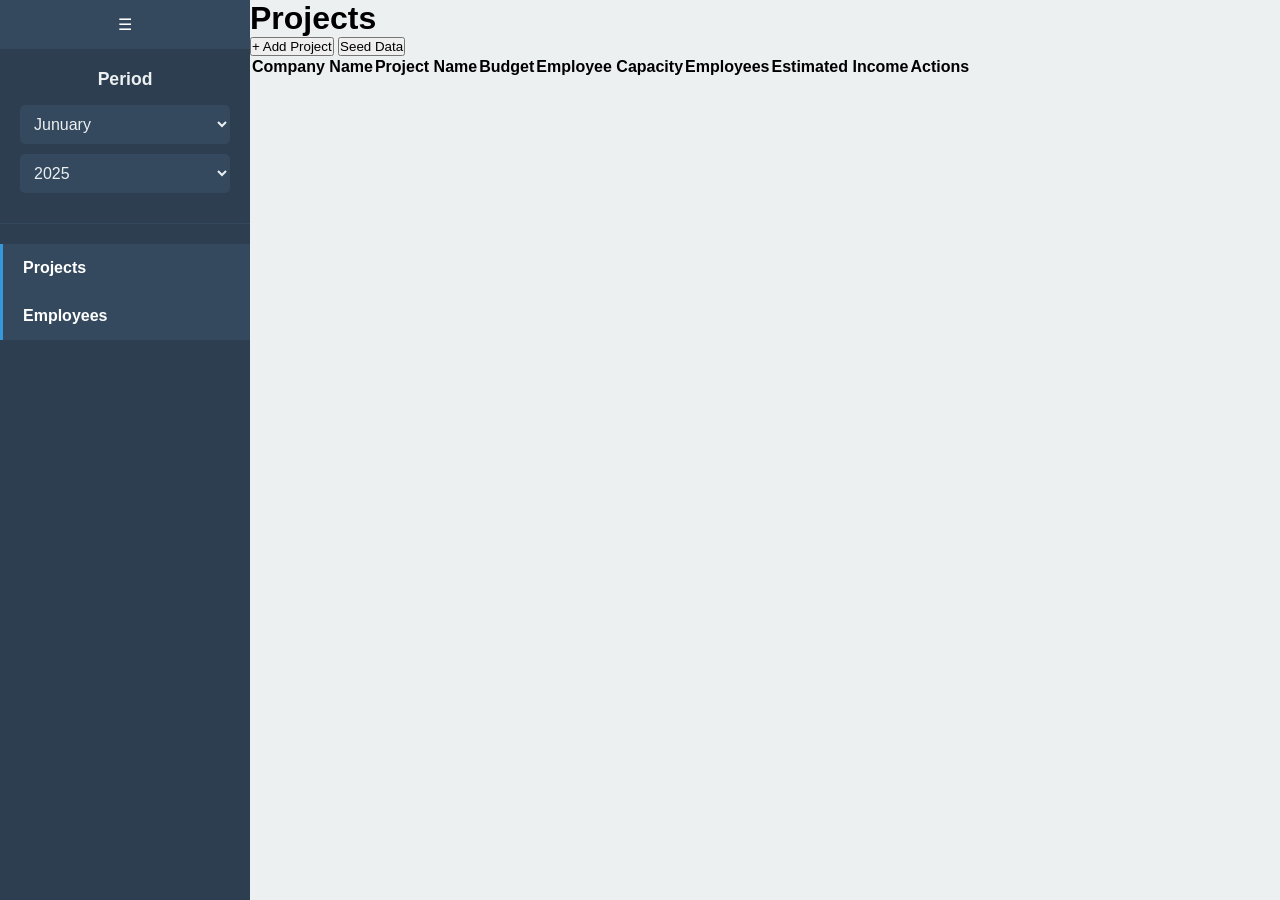
==== index.html @ abb4de2f "feat:add side-bar" ====
<!doctype html>
<html lang="en">
  <head>
    <meta charset="UTF-8" />
    <meta name="viewport" content="width=device-width, initial-scale=1.0" />
    <link rel="stylesheet" href="./style.css" />
    <title>Dashboard</title>
  </head>
  <body>
    <div class="wrapper">
      <aside class="side-bar">
        <button class="burger-btn">☰</button>
        <div class="period-selector">
          <h3>Period</h3>
          <select id="month-select" class="select">
            <option value="1">Junuary</option>
            <option value="2">February</option>
            <option value="3">March</option>
            <option value="4">April</option>
            <option value="5">May</option>
            <option value="6">June</option>
            <option value="7">July</option>
            <option value="8">August</option>
            <option value="9">September</option>
            <option value="10">October</option>
            <option value="11">November</option>
            <option value="12">December</option>
          </select>
          <select id="year-select" class="select">
            <option value="2025">2025</option>
            <option value="2026">2026</option>
            <option value="2027">2027</option>
          </select>
        </div>
        <nav class="nav-list">
          <a href="#" class="nav-item active">Projects</a>
          <a href="#" class="nav-item">Employees</a>
        </nav>
      </aside>
      <main class="main-section">
        <div class="projects">
          <h1>Projects</h1>
          <div class="project-btn">
            <button class="add-btn">+ Add Project</button>
            <button class="add-btn">Seed Data</button>
          </div>
        </div>
        <table>
          <thead>
            <tr>
              <th>Company Name</th>
              <th>Project Name</th>
              <th>Budget</th>
              <th>Employee Capacity</th>
              <th>Employees</th>
              <th>Estimated Income</th>
              <th>Actions</th>
            </tr>
          </thead>
        </table>
      </main>
    </div>
  </body>
</html>
---- style.css ----
* {
  box-sizing: border-box;
  padding: 0;
  margin: 0;
}
html {
  font-family: 'Montserrat', sans-serif;
  scroll-behavior: smooth;
}
body {
  display: flex;
  min-height: 100vh;
  width: 100%;
  overflow: visible;
  background-color: #ecf0f1;
}
.wrapper {
  display: flex;
  min-height: 100vh;
  width: 100%;
}
.side-bar {
  display: flex;
  flex-direction: column;
  float: left;
  width: 250px;
  height: 100%;
  background-color: #2c3e50;
  color: #fff;
}
.burger-btn {
  background-color: #34495e;
  color: #fff;
  border: none;
  padding: 15px;
  cursor: pointer;
  text-align: center;
  margin: 0;
  font-size: 1em;
}
.burger-btn:hover {
  background-color: #4a627a;
}
.period-selector {
  padding: 20px;
  border-bottom: 1px solid #34495e;
}
.period-selector h3 {
  margin: 0 0 15px;
  color: #ecf0f1;
  font-size: 1.1em;
  text-align: center;
}
.select {
  width: 100%;
  padding: 10px;
  margin-bottom: 10px;
  border: none;
  border-radius: 5px;
  background-color: #34495e;
  color: #ecf0f1;
  font-size: 1em;
  cursor: pointer;
}
.side-bar nav {
  display: flex;
  flex-direction: column;
  margin-top: 20px;
}
.nav-list {
  display: flex;
  flex-direction: column;
  align-items: flex-start;
  list-style: none;
  margin-top: 20px;
}
.nav-item {
  color: #fff;
  text-decoration: none;
  background-color: #34495e;
  border-left: 3px solid #3498db;
  font-weight: 700;
  padding: 15px 20px;
  width: 100%;
}
.nav-item.active {
  background-color: #34495e;
  border-left-color: #3498db;
  font-weight: 700;
}
.nav-item:hover {
  background-color: #4a627a;
}
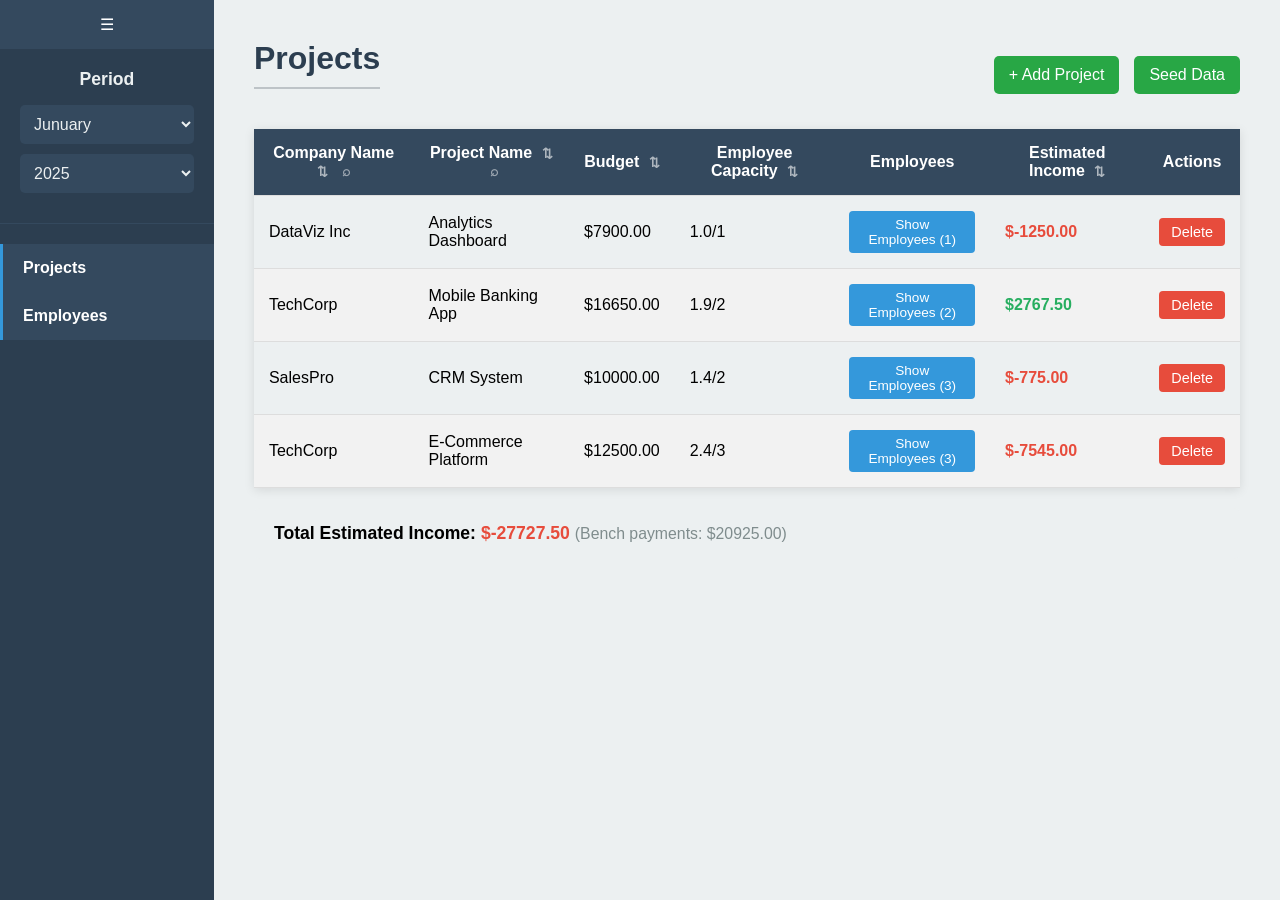
==== commit 00bb56e7: "feat:script for side bar" ====
--- a/index.html
+++ b/index.html
@@ -7,9 +7,10 @@
     <title>Dashboard</title>
   </head>
   <body>
+    <button class="open-button" id="open-button">→</button>
     <div class="wrapper">
-      <aside class="side-bar">
-        <button class="burger-btn">☰</button>
+      <aside class="side-bar" id="side-bar">
+        <button class="burger-btn" id="burger-btn">☰</button>
         <div class="period-selector">
           <h3>Period</h3>
           <select id="month-select" class="select">
@@ -38,27 +39,108 @@
         </nav>
       </aside>
       <main class="main-section">
-        <div class="projects">
-          <h1>Projects</h1>
-          <div class="project-btn">
-            <button class="add-btn">+ Add Project</button>
-            <button class="add-btn">Seed Data</button>
+        <div class="project-content">
+          <div class="project-content-header">
+            <h1>Projects</h1>
+            <div class="project-btn">
+              <button class="add-btn">+ Add Project</button>
+              <button class="add-btn">Seed Data</button>
+            </div>
           </div>
         </div>
         <table>
           <thead>
             <tr>
-              <th>Company Name</th>
-              <th>Project Name</th>
-              <th>Budget</th>
-              <th>Employee Capacity</th>
+              <th class="sortable filterable">
+                Company Name
+                <span class="sort-icon">⇅</span>
+                <span class="filter-icon">⌕</span>
+              </th>
+              <th class="sortable filterable">
+                Project Name
+                <span class="sort-icon">⇅</span>
+                <span class="filter-icon">⌕</span>
+              </th>
+              <th class="sortable">
+                Budget
+                <span class="sort-icon">⇅</span>
+              </th>
+              <th class="sortable">
+                Employee Capacity
+                <span class="sort-icon">⇅</span>
+              </th>
               <th>Employees</th>
-              <th>Estimated Income</th>
+              <th class="sortable">
+                Estimated Income
+                <span class="sort-icon">⇅</span>
+              </th>
               <th>Actions</th>
             </tr>
           </thead>
+          <tbody>
+            <tr>
+              <td>DataViz Inc</td>
+              <td>Analytics Dashboard</td>
+              <td>$7900.00</td>
+              <td><span>1.0/1</span></td>
+              <td>
+                <button class="show-details-btn">Show Employees (1)</button>
+              </td>
+              <td class="negative-income">$-1250.00</td>
+              <td>
+                <button class="delete-btn delete-project">Delete</button>
+              </td>
+            </tr>
+            <tr>
+              <td>TechCorp</td>
+              <td>Mobile Banking App</td>
+              <td>$16650.00</td>
+              <td><span>1.9/2</span></td>
+              <td>
+                <button class="show-details-btn">Show Employees (2)</button>
+              </td>
+              <td class="positive-income">$2767.50</td>
+              <td>
+                <button class="delete-btn delete-project">Delete</button>
+              </td>
+            </tr>
+            <tr>
+              <td>SalesPro</td>
+              <td>CRM System</td>
+              <td>$10000.00</td>
+              <td><span>1.4/2</span></td>
+              <td>
+                <button class="show-details-btn">Show Employees (3)</button>
+              </td>
+              <td class="negative-income">$-775.00</td>
+              <td>
+                <button class="delete-btn delete-project">Delete</button>
+              </td>
+            </tr>
+            <tr>
+              <td>TechCorp</td>
+              <td>E-Commerce Platform</td>
+              <td>$12500.00</td>
+              <td><span>2.4/3</span></td>
+              <td>
+                <button class="show-details-btn">Show Employees (3)</button>
+              </td>
+              <td class="negative-income">$-7545.00</td>
+              <td>
+                <button class="delete-btn delete-project">Delete</button>
+              </td>
+            </tr>
+          </tbody>
         </table>
+        <div class="total-income-info">
+          <strong>Total Estimated Income:</strong>
+          <span class="total-amount negative-income">$-27727.50</span>
+          <span style="color: #7f8c8d; font-size: 0.9em"
+            >(Bench payments: $20925.00)</span
+          >
+        </div>
       </main>
     </div>
+    <script src="./script.js"></script>
   </body>
 </html>
--- a/style.css
+++ b/style.css
@@ -13,6 +13,24 @@
   width: 100%;
   overflow: visible;
   background-color: #ecf0f1;
+}
+.open-button {
+  position: fixed;
+  top: 10px;
+  left: 10px;
+  z-index: 1000;
+  background-color: #3498db;
+  color: #fff;
+  border: none;
+  padding: 10px 15px;
+  cursor: pointer;
+  font-size: 1.2em;
+  border-radius: 5px;
+  box-shadow: 0 2px 5px #0003;
+  display: none;
+}
+.open-button.active {
+  display: block;
 }
 .wrapper {
   display: flex;
@@ -27,6 +45,12 @@
   height: 100%;
   background-color: #2c3e50;
   color: #fff;
+  transition: 0.5s;
+  overflow: hidden;
+}
+
+.side-bar.close {
+  width: 0;
 }
 .burger-btn {
   background-color: #34495e;
@@ -40,6 +64,7 @@
 }
 .burger-btn:hover {
   background-color: #4a627a;
+  transition: 0.5s;
 }
 .period-selector {
   padding: 20px;
@@ -62,6 +87,13 @@
   font-size: 1em;
   cursor: pointer;
 }
+.select:hover {
+  background-color: #4a627a;
+}
+.select:focus {
+  outline: 2px solid #3498db;
+  background-color: #4a627a;
+}
 .side-bar nav {
   display: flex;
   flex-direction: column;
@@ -87,7 +119,149 @@
   background-color: #34495e;
   border-left-color: #3498db;
   font-weight: 700;
+  transition: 0.5s;
 }
 .nav-item:hover {
   background-color: #4a627a;
-}
+  transition: 0.5s;
+}
+.main-section {
+  flex-grow: 1;
+  padding: 40px;
+  overflow-y: auto;
+}
+.project-content {
+}
+.project-content-header {
+  display: flex;
+  justify-content: space-between;
+  align-items: center;
+  margin-bottom: 20px;
+}
+.project-content-header h1 {
+  color: #2c3e50;
+  border-bottom: 2px solid #bdc3c7;
+  padding-bottom: 10px;
+  margin-bottom: 20px;
+}
+.project-btn {
+  display: flex;
+  gap: 15px;
+}
+.add-btn {
+  background-color: #28a745;
+  color: #fff;
+  border: none;
+  padding: 10px 15px;
+  border-radius: 5px;
+  cursor: pointer;
+  font-size: 1em;
+}
+.add-btn:hover {
+  background-color: #218838;
+  transition: 0.5s;
+}
+table {
+  width: 100%;
+  border-collapse: collapse;
+  margin-top: 20px;
+  box-shadow: 0 2px 10px #0000001a;
+  text-indent: initial;
+  border-spacing: 2px;
+}
+thead {
+  display: table-header-group;
+  vertical-align: middle;
+  unicode-bidi: isolate;
+  border-color: inherit;
+  background-color: #34495e;
+  color: #fff;
+}
+tbody tr:nth-child(2n) {
+  background-color: #f2f2f2;
+}
+tbody tr:hover {
+  background-color: #e8f4f8;
+}
+tr {
+  display: table-row;
+  vertical-align: inherit;
+  unicode-bidi: isolate;
+  border-color: inherit;
+}
+th,
+td {
+  padding: 15px;
+  text-align: left;
+  border-bottom: 1px solid #ddd;
+}
+th {
+  display: table-cell;
+  vertical-align: inherit;
+  font-weight: bold;
+  text-align: center;
+  unicode-bidi: isolate;
+}
+th.sortable {
+  cursor: pointer;
+  -webkit-user-select: none;
+  user-select: none;
+}
+th.sortable:hover {
+  background-color: #4a627a;
+  transition: 0.5s;
+}
+.sort-icon {
+  margin-left: 5px;
+  font-size: 0.8em;
+  opacity: 0.6;
+}
+.filter-icon {
+  margin-left: 5px;
+  font-size: 0.9em;
+  opacity: 0.5;
+  cursor: pointer;
+  padding: 2px 5px;
+  border-radius: 3px;
+}
+.show-details-btn {
+  background-color: #3498db;
+  color: #fff;
+  border: none;
+  padding: 6px 12px;
+  border-radius: 4px;
+  cursor: pointer;
+  font-size: 0.85em;
+}
+.show-details-btn:hover {
+  background-color: #2980b9;
+  transition: 0.5s;
+}
+.negative-income {
+  color: #e74c3c;
+  font-weight: 600;
+}
+.positive-income {
+  color: #27ae60;
+  font-weight: 600;
+}
+.delete-btn {
+  background-color: #e74c3c;
+  color: #fff;
+  border: none;
+  padding: 6px 12px;
+  border-radius: 4px;
+  cursor: pointer;
+  font-size: 0.9em;
+}
+.delete-btn:hover {
+  background-color: #c0392b;
+  transition: 0.5s;
+}
+.total-income-info {
+  margin-top: 20px;
+  padding: 15px 20px;
+  background-color: #ecf0f1;
+  border-radius: 6px;
+  font-size: 1.1em;
+}
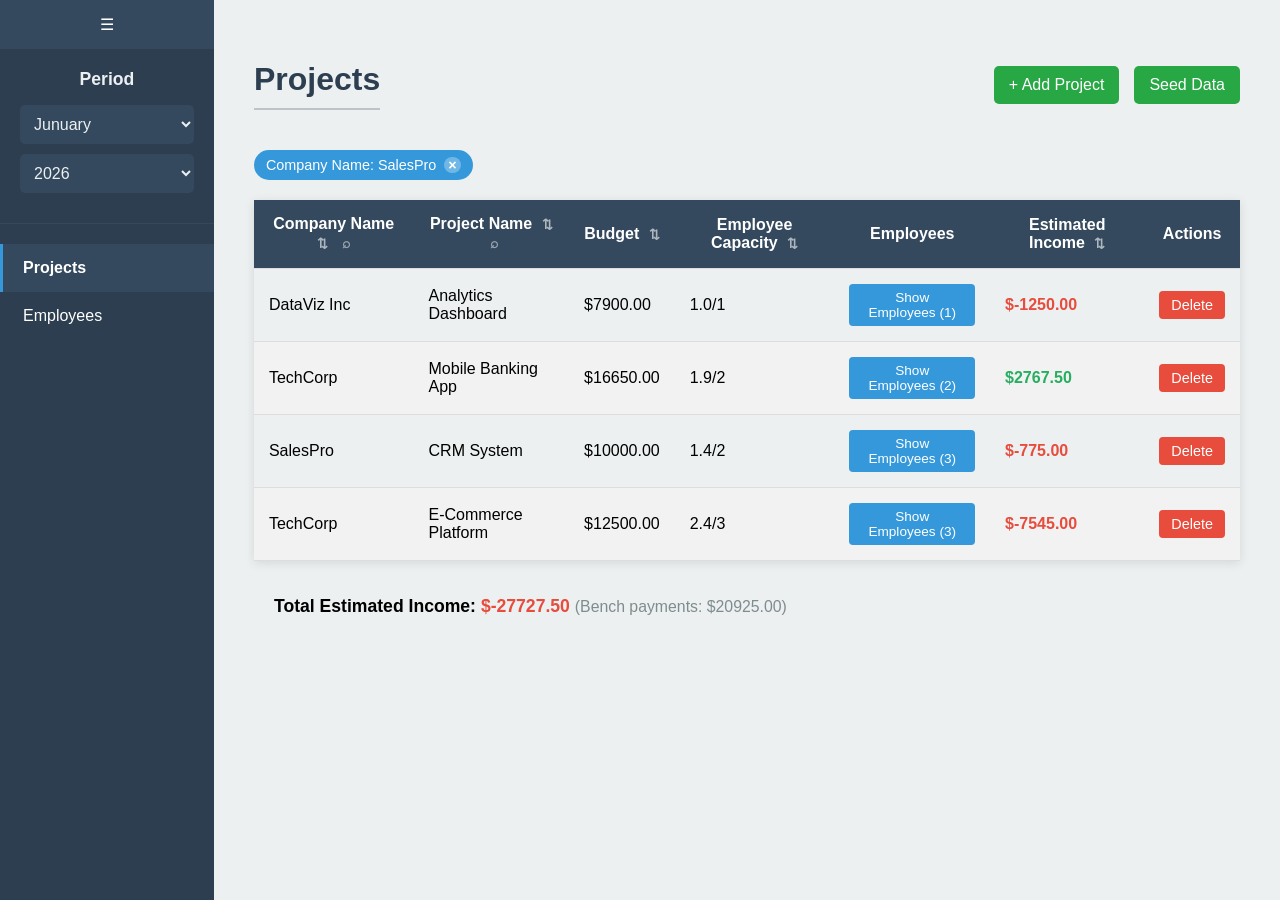
==== commit 3a29bbee: "feat:add project form" ====
--- a/index.html
+++ b/index.html
@@ -29,7 +29,7 @@
           </select>
           <select id="year-select" class="select">
             <option value="2025">2025</option>
-            <option value="2026">2026</option>
+            <option value="2026" selected>2026</option>
             <option value="2027">2027</option>
           </select>
         </div>
@@ -43,103 +43,268 @@
           <div class="project-content-header">
             <h1>Projects</h1>
             <div class="project-btn">
-              <button class="add-btn">+ Add Project</button>
-              <button class="add-btn">Seed Data</button>
+              <button id="add-project-btn" class="add-btn">
+                + Add Project
+              </button>
+              <button id="seed-data-btn" class="add-btn">Seed Data</button>
             </div>
           </div>
+          <div class="filters-container" id="project-filters-container">
+            <div class="filter-chip">
+              <span class="chip-label">Company Name: SalesPro</span>
+              <span class="chip-remove">×</span>
+            </div>
+          </div>
+          <table id="Table">
+            <thead>
+              <tr>
+                <th
+                  data-column="0"
+                  data-type="string"
+                  class="sortable filterable"
+                >
+                  Company Name
+                  <span class="sort-icon">⇅</span>
+                  <button id="filter-company-name" class="filter-icon">
+                    ⌕
+                  </button>
+                </th>
+                <th
+                  data-column="1"
+                  data-type="string"
+                  class="sortable filterable"
+                >
+                  Project Name
+                  <span class="sort-icon">⇅</span>
+                  <button id="filter-project-name" class="filter-icon">
+                    ⌕
+                  </button>
+                </th>
+                <th data-column="2" data-type="number" class="sortable">
+                  Budget
+                  <span class="sort-icon">⇅</span>
+                </th>
+                <th data-column="3" data-type="number" class="sortable">
+                  Employee Capacity
+                  <span class="sort-icon">⇅</span>
+                </th>
+                <th>Employees</th>
+                <th data-column="4" data-type="number" class="sortable">
+                  Estimated Income
+                  <span class="sort-icon">⇅</span>
+                </th>
+                <th>Actions</th>
+              </tr>
+            </thead>
+            <tbody>
+              <tr>
+                <td>DataViz Inc</td>
+                <td>Analytics Dashboard</td>
+                <td>$7900.00</td>
+                <td><span>1.0/1</span></td>
+                <td>
+                  <button class="show-details-btn">Show Employees (1)</button>
+                </td>
+                <td class="negative-income">$-1250.00</td>
+                <td>
+                  <button class="delete-btn delete-project">Delete</button>
+                </td>
+              </tr>
+              <tr>
+                <td>TechCorp</td>
+                <td>Mobile Banking App</td>
+                <td>$16650.00</td>
+                <td><span>1.9/2</span></td>
+                <td>
+                  <button class="show-details-btn">Show Employees (2)</button>
+                </td>
+                <td class="positive-income">$2767.50</td>
+                <td>
+                  <button class="delete-btn delete-project">Delete</button>
+                </td>
+              </tr>
+              <tr>
+                <td>SalesPro</td>
+                <td>CRM System</td>
+                <td>$10000.00</td>
+                <td><span>1.4/2</span></td>
+                <td>
+                  <button class="show-details-btn">Show Employees (3)</button>
+                </td>
+                <td class="negative-income">$-775.00</td>
+                <td>
+                  <button class="delete-btn delete-project">Delete</button>
+                </td>
+              </tr>
+              <tr>
+                <td>TechCorp</td>
+                <td>E-Commerce Platform</td>
+                <td>$12500.00</td>
+                <td><span>2.4/3</span></td>
+                <td>
+                  <button class="show-details-btn">Show Employees (3)</button>
+                </td>
+                <td class="negative-income">$-7545.00</td>
+                <td>
+                  <button class="delete-btn delete-project">Delete</button>
+                </td>
+              </tr>
+            </tbody>
+          </table>
+          <div class="total-income-info">
+            <strong>Total Estimated Income:</strong>
+            <span class="total-amount negative-income">$-27727.50</span>
+            <span style="color: #7f8c8d; font-size: 0.9em"
+              >(Bench payments: $20925.00)
+            </span>
+          </div>
         </div>
-        <table>
+      </main>
+    </div>
+    <div id="add-project-panel" class="add-project-panel">
+      <h2>Add New Project</h2>
+      <form id="add-project-form">
+        <label for="project-name">Project Name: *</label>
+        <input
+          type="text"
+          id="project-name"
+          name="project-name"
+          required
+          minlength="3"
+          pattern="[A-Za-z0-9\s]+"
+          title="Project name must be at least 3 characters"
+        />
+        <span class="error-message show" id="project-name-error"
+          >Project name must be at least 3 characters</span
+        >
+        <label for="company-name">Company Name: *</label>
+        <input
+          type="text"
+          id="company-name"
+          name="company-name"
+          required
+          minlength="2"
+          pattern="[A-Za-z0-9\s]+"
+          title="Company name must be at least 2 characters"
+        />
+        <span class="error-message show" id="company-name-error"
+          >Company name must be at least 2 characters</span
+        >
+        <label for="project-budget">Budget: *</label>
+        <input
+          type="number"
+          id="project-budget"
+          name="project-budget"
+          required
+          min="0.01"
+          step="0.01"
+          title="Budget must be greater than 0"
+        />
+        <span class="error-message show" id="project-budget-error"
+          >Budget must be greater than 0</span
+        >
+        <label for="employee-capacity">Employee Capacity: *</label>
+        <input
+          type="number"
+          id="employee-capacity"
+          name="employee-capacity"
+          required
+          min="1"
+          step="1"
+          title="Employee capacity must be at least 1"
+        />
+        <span id="employee-capacity-error" class="error-message show"
+          >Employee capacity must be at least 1</span
+        >
+        <div class="form-buttons">
+          <button type="submit" id="add-project-btn-form" disabled>Add</button>
+          <button type="button" id="cancel-project-btn-form">Cancel</button>
+        </div>
+      </form>
+    </div>
+    <div
+      id="filter-company-popup"
+      class="filter-popup"
+      style="left: 290px; top: 264.938px"
+    >
+      <input
+        id="filter-input-name"
+        type="text"
+        placeholder="Filter by Company Name..."
+        aboutfocus
+      />
+      <div>
+        <button id="accept-filter-company" class="accept-filter">Apply</button>
+        <button id="cancel-company-filter" class="cancel-filter">Cancel</button>
+      </div>
+    </div>
+    <div
+      id="filter-project-popup"
+      class="filter-popup"
+      style="left: 495.812px; top: 262.938px"
+    >
+      <input
+        id="filter-input-name"
+        type="text"
+        placeholder="Filter by Project Name..."
+        aboutfocus
+      />
+      <div>
+        <button id="accept-filter-project" class="accept-filter">Apply</button>
+        <button id="cancel-project-filter" class="cancel-filter">Cancel</button>
+      </div>
+    </div>
+    <div id="seed-data-popup" class="seed-data-popup">
+      <div class="popup-header">
+        <h2>Seed Data from Month</h2>
+        <button id="close-popup-btn-seed-data" class="close-popup-btn">×</button>
+      </div>
+      <div class="popup-content">
+        <p>
+          Select a month to copy its data to the current month (<span
+            id="current-month-display"
+            >January 2026</span
+          >):
+        </p>
+        <table id="seed-data-table">
           <thead>
             <tr>
-              <th class="sortable filterable">
-                Company Name
-                <span class="sort-icon">⇅</span>
-                <span class="filter-icon">⌕</span>
-              </th>
-              <th class="sortable filterable">
-                Project Name
-                <span class="sort-icon">⇅</span>
-                <span class="filter-icon">⌕</span>
-              </th>
-              <th class="sortable">
-                Budget
-                <span class="sort-icon">⇅</span>
-              </th>
-              <th class="sortable">
-                Employee Capacity
-                <span class="sort-icon">⇅</span>
-              </th>
+              <th>Year</th>
+              <th>Month</th>
+              <th>Projects</th>
               <th>Employees</th>
-              <th class="sortable">
-                Estimated Income
-                <span class="sort-icon">⇅</span>
-              </th>
-              <th>Actions</th>
+              <th>Total Est. Income</th>
+              <th>Action</th>
             </tr>
           </thead>
-          <tbody>
+          <tbody id="seed-data-table-body">
             <tr>
-              <td>DataViz Inc</td>
-              <td>Analytics Dashboard</td>
-              <td>$7900.00</td>
-              <td><span>1.0/1</span></td>
+              <td>2026</td>
+              <td>February</td>
+              <td>5</td>
+              <td>15</td>
+              <td class="negative-income">$-7540.83</td>
               <td>
-                <button class="show-details-btn">Show Employees (1)</button>
-              </td>
-              <td class="negative-income">$-1250.00</td>
-              <td>
-                <button class="delete-btn delete-project">Delete</button>
+                <button class="seed-month-btn" data-year="2026" data-month="1">
+                  Seed
+                </button>
               </td>
             </tr>
-            <tr>
-              <td>TechCorp</td>
-              <td>Mobile Banking App</td>
-              <td>$16650.00</td>
-              <td><span>1.9/2</span></td>
+              <td>2026</td>
+              <td>April</td>
+              <td>5</td>
+              <td>15</td>
+              <td class="negative-income">
+                $-6210.83</td>
               <td>
-                <button class="show-details-btn">Show Employees (2)</button>
-              </td>
-              <td class="positive-income">$2767.50</td>
-              <td>
-                <button class="delete-btn delete-project">Delete</button>
-              </td>
-            </tr>
-            <tr>
-              <td>SalesPro</td>
-              <td>CRM System</td>
-              <td>$10000.00</td>
-              <td><span>1.4/2</span></td>
-              <td>
-                <button class="show-details-btn">Show Employees (3)</button>
-              </td>
-              <td class="negative-income">$-775.00</td>
-              <td>
-                <button class="delete-btn delete-project">Delete</button>
-              </td>
-            </tr>
-            <tr>
-              <td>TechCorp</td>
-              <td>E-Commerce Platform</td>
-              <td>$12500.00</td>
-              <td><span>2.4/3</span></td>
-              <td>
-                <button class="show-details-btn">Show Employees (3)</button>
-              </td>
-              <td class="negative-income">$-7545.00</td>
-              <td>
-                <button class="delete-btn delete-project">Delete</button>
+                <button class="seed-month-btn" data-year="2026" data-month="3">
+                  Seed
+                </button>
               </td>
             </tr>
           </tbody>
         </table>
-        <div class="total-income-info">
-          <strong>Total Estimated Income:</strong>
-          <span class="total-amount negative-income">$-27727.50</span>
-          <span style="color: #7f8c8d; font-size: 0.9em"
-            >(Bench payments: $20925.00)</span
-          >
-        </div>
-      </main>
+      </div>
     </div>
     <script src="./script.js"></script>
   </body>
--- a/style.css
+++ b/style.css
@@ -109,11 +109,11 @@
 .nav-item {
   color: #fff;
   text-decoration: none;
-  background-color: #34495e;
   border-left: 3px solid #3498db;
-  font-weight: 700;
+  width: 100%;
   padding: 15px 20px;
-  width: 100%;
+  transition: 0.2s;
+  border-left: 3px solid transparent;
 }
 .nav-item.active {
   background-color: #34495e;
@@ -130,13 +130,22 @@
   padding: 40px;
   overflow-y: auto;
 }
-.project-content {
-}
 .project-content-header {
   display: flex;
   justify-content: space-between;
   align-items: center;
   margin-bottom: 20px;
+}
+
+h1 {
+  display: block;
+  font-size: 2em;
+  margin-block-start: 0.67em;
+  margin-block-end: 0.67em;
+  margin-inline-start: 0px;
+  margin-inline-end: 0px;
+  font-weight: bold;
+  unicode-bidi: isolate;
 }
 .project-content-header h1 {
   color: #2c3e50;
@@ -161,6 +170,36 @@
   background-color: #218838;
   transition: 0.5s;
 }
+.filters-container {
+  display: flex;
+  flex-wrap: wrap;
+  gap: 8px;
+  margin-bottom: 10px;
+  min-height: 30px;
+}
+.filter-chip {
+  display: inline-flex;
+  align-items: center;
+  background-color: #3498db;
+  color: #fff;
+  padding: 6px 12px;
+  border-radius: 16px;
+  font-size: 0.9em;
+  margin-right: 8px;
+}
+.chip-label {
+  margin-right: 8px;
+}
+.filter-chip .chip-remove {
+  cursor: pointer;
+  font-weight: 700;
+  padding: 0 4px;
+  border-radius: 50%;
+  background-color: #ffffff4d;
+}
+.filter-chip .chip-remove:hover {
+  background-color: #ffffff80;
+}
 table {
   width: 100%;
   border-collapse: collapse;
@@ -217,13 +256,17 @@
   opacity: 0.6;
 }
 .filter-icon {
+  border: none;
+  font: inherit;
+  color: inherit;
+  background-color: transparent;
   margin-left: 5px;
   font-size: 0.9em;
   opacity: 0.5;
   cursor: pointer;
   padding: 2px 5px;
-  border-radius: 3px;
-}
+}
+
 .show-details-btn {
   background-color: #3498db;
   color: #fff;
@@ -265,3 +308,260 @@
   border-radius: 6px;
   font-size: 1.1em;
 }
+.filter-popup {
+  display: none;
+  position: absolute;
+  background: #fff;
+  border: 1px solid #ccc;
+  border-radius: 4px;
+  padding: 10px;
+  box-shadow: 0 4px 8px #0003;
+  z-index: 1000;
+  min-width: 200px;
+  margin-top: -30px;
+}
+.filter-popup.active {
+  display: block;
+}
+.filter-popup input {
+  width: 100%;
+  padding: 8px;
+  border: 1px solid #ddd;
+  border-radius: 4px;
+  margin-bottom: 10px;
+  box-sizing: border-box;
+}
+.filter-popup button {
+  padding: 6px 12px;
+  border: none;
+  border-radius: 4px;
+  cursor: pointer;
+  margin-right: 5px;
+}
+.filter-popup .accept-filter {
+  background-color: #3498db;
+  color: #fff;
+}
+.filter-popup .accept-filter:hover {
+  background-color: #2980b9;
+}
+
+.filter-popup .cancel-filter {
+  background-color: #95a5a6;
+  color: #fff;
+}
+.filter-popup .cancel-filter:hover {
+  background-color: #7f8c8d;
+}
+.add-project-panel {
+  display: none;
+  position: fixed;
+  top: 0px;
+  right: 0px;
+  width: 350px;
+  height: 100%;
+  background-color: rgb(255, 255, 255);
+  box-shadow: rgba(0, 0, 0, 0.1) -2px 0px 10px;
+  z-index: 1001;
+  overflow-y: auto;
+  padding: 20px;
+  transform: translateX(100%);
+}
+.add-project-panel.close {
+  width: 0;
+}
+.add-project-panel.open {
+  display: block;
+  transform: translateX(0);
+  visibility: visible;
+  opacity: 1;
+}
+
+h2 {
+  display: block;
+  font-size: 1.5em;
+  margin-block-start: 0.83em;
+  margin-block-end: 0.83em;
+  margin-inline-start: 0px;
+  margin-inline-end: 0px;
+  font-weight: bold;
+  unicode-bidi: isolate;
+}
+.add-project-panel h2 {
+  color: rgb(44, 62, 80);
+  padding-bottom: 10px;
+  margin-top: 0px;
+  border-bottom: 2px solid rgb(189, 195, 199);
+}
+form {
+  display: block;
+  margin-top: 0em;
+  unicode-bidi: isolate;
+}
+label {
+  display: block;
+  margin-top: 15px;
+  color: rgb(52, 73, 94);
+  cursor: default;
+}
+#add-project-form input:invalid {
+  border-color: rgb(231, 76, 60);
+}
+
+#add-project-form input {
+  width: 100%;
+  margin-top: 5px;
+  box-sizing: border-box;
+  padding: 8px;
+  border-width: 1px;
+  border-style: solid;
+  border-color: rgb(204, 204, 204);
+  border-image: initial;
+  border-radius: 4px;
+}
+#add-project-form input:valid {
+  border-color: rgb(39, 174, 96);
+}
+.form-buttons {
+  margin-top: 25px;
+  display: flex;
+  justify-content: flex-end;
+}
+.form-buttons button {
+  cursor: pointer;
+  margin-left: 10px;
+  padding: 10px 20px;
+  border-width: medium;
+  border-style: none;
+  border-color: currentcolor;
+  border-image: initial;
+  border-radius: 5px;
+}
+.error-message.show {
+  display: block;
+}
+.error-message {
+  display: none;
+  color: rgb(231, 76, 60);
+  font-size: 0.85em;
+  margin-top: 5px;
+}
+input[type='text' i] {
+  padding-block: 1px;
+  padding-inline: 2px;
+}
+input[type='number' i] {
+  padding-block: 1px;
+  padding-inline: 2px;
+}
+.seed-data-popup {
+  display: none;
+  position: fixed;
+  top: 50%;
+  left: 50%;
+  transform: translate(-50%, -50%);
+  background-color: rgb(255, 255, 255);
+  box-shadow: rgba(0, 0, 0, 0.3) 0px 4px 20px;
+  z-index: 10000;
+  width: 80%;
+  max-height: 80vh;
+  flex-direction: column;
+  border-radius: 8px;
+  overflow: hidden;
+}
+.seed-data-popup.active {
+  display: flex;
+}
+.popup-header {
+  background-color: rgb(52, 73, 94);
+  color: rgb(255, 255, 255);
+  display: flex;
+  justify-content: space-between;
+  align-items: center;
+  padding: 15px 20px;
+  border-radius: 8px 8px 0px 0px;
+}
+.close-popup-btn {
+  color: rgb(255, 255, 255);
+  font-size: 1.8em;
+  cursor: pointer;
+  width: 30px;
+  height: 30px;
+  display: flex;
+  align-items: center;
+  justify-content: center;
+  background: none;
+  border-width: medium;
+  border-style: none;
+  border-color: currentcolor;
+  border-image: initial;
+  padding: 0px;
+  border-radius: 4px;
+  transition: background-color 0.2s;
+}
+.close-popup-btn:hover {
+  background-color: rgba(255, 255, 255, 0.2);
+}
+.seed-data-popup .popup-content {
+  overflow-y: auto;
+  padding: 20px;
+  flex: 1 1 0%;
+}
+.popup-content {
+  overflow-y: auto;
+  padding: 20px;
+  flex: 1 1 0%;
+}
+.seed-data-popup p {
+  margin-bottom: 20px;
+  color: rgb(85, 85, 85);
+  font-size: 14px;
+}
+p {
+  display: block;
+  margin-block-start: 1em;
+  margin-block-end: 1em;
+  margin-inline-start: 0px;
+  margin-inline-end: 0px;
+  unicode-bidi: isolate;
+}
+#current-month-display {
+  font-weight: 700;
+  color: rgb(41, 128, 185);
+}
+#seed-data-table {
+  width: 100%;
+  border-collapse: collapse;
+  margin-top: 10px;
+}
+#seed-data-table tr:hover {
+  background-color: rgb(245, 245, 245);
+}
+#seed-data-table th {
+  background-color: rgb(52, 73, 94);
+  color: rgb(255, 255, 255);
+  font-weight: 600;
+}
+#seed-data-table th,
+#seed-data-table td {
+  text-align: left;
+  padding: 12px;
+  border-bottom: 1px solid rgb(221, 221, 221);
+}
+#seed-data-table td {
+  color: rgb(51, 51, 51);
+}
+.seed-month-btn {
+  background-color: rgb(39, 174, 96);
+  color: rgb(255, 255, 255);
+  cursor: pointer;
+  font-size: 14px;
+  font-weight: 500;
+  padding: 6px 16px;
+  border-width: medium;
+  border-style: none;
+  border-color: currentcolor;
+  border-image: initial;
+  border-radius: 4px;
+  transition: background-color 0.3s;
+}
